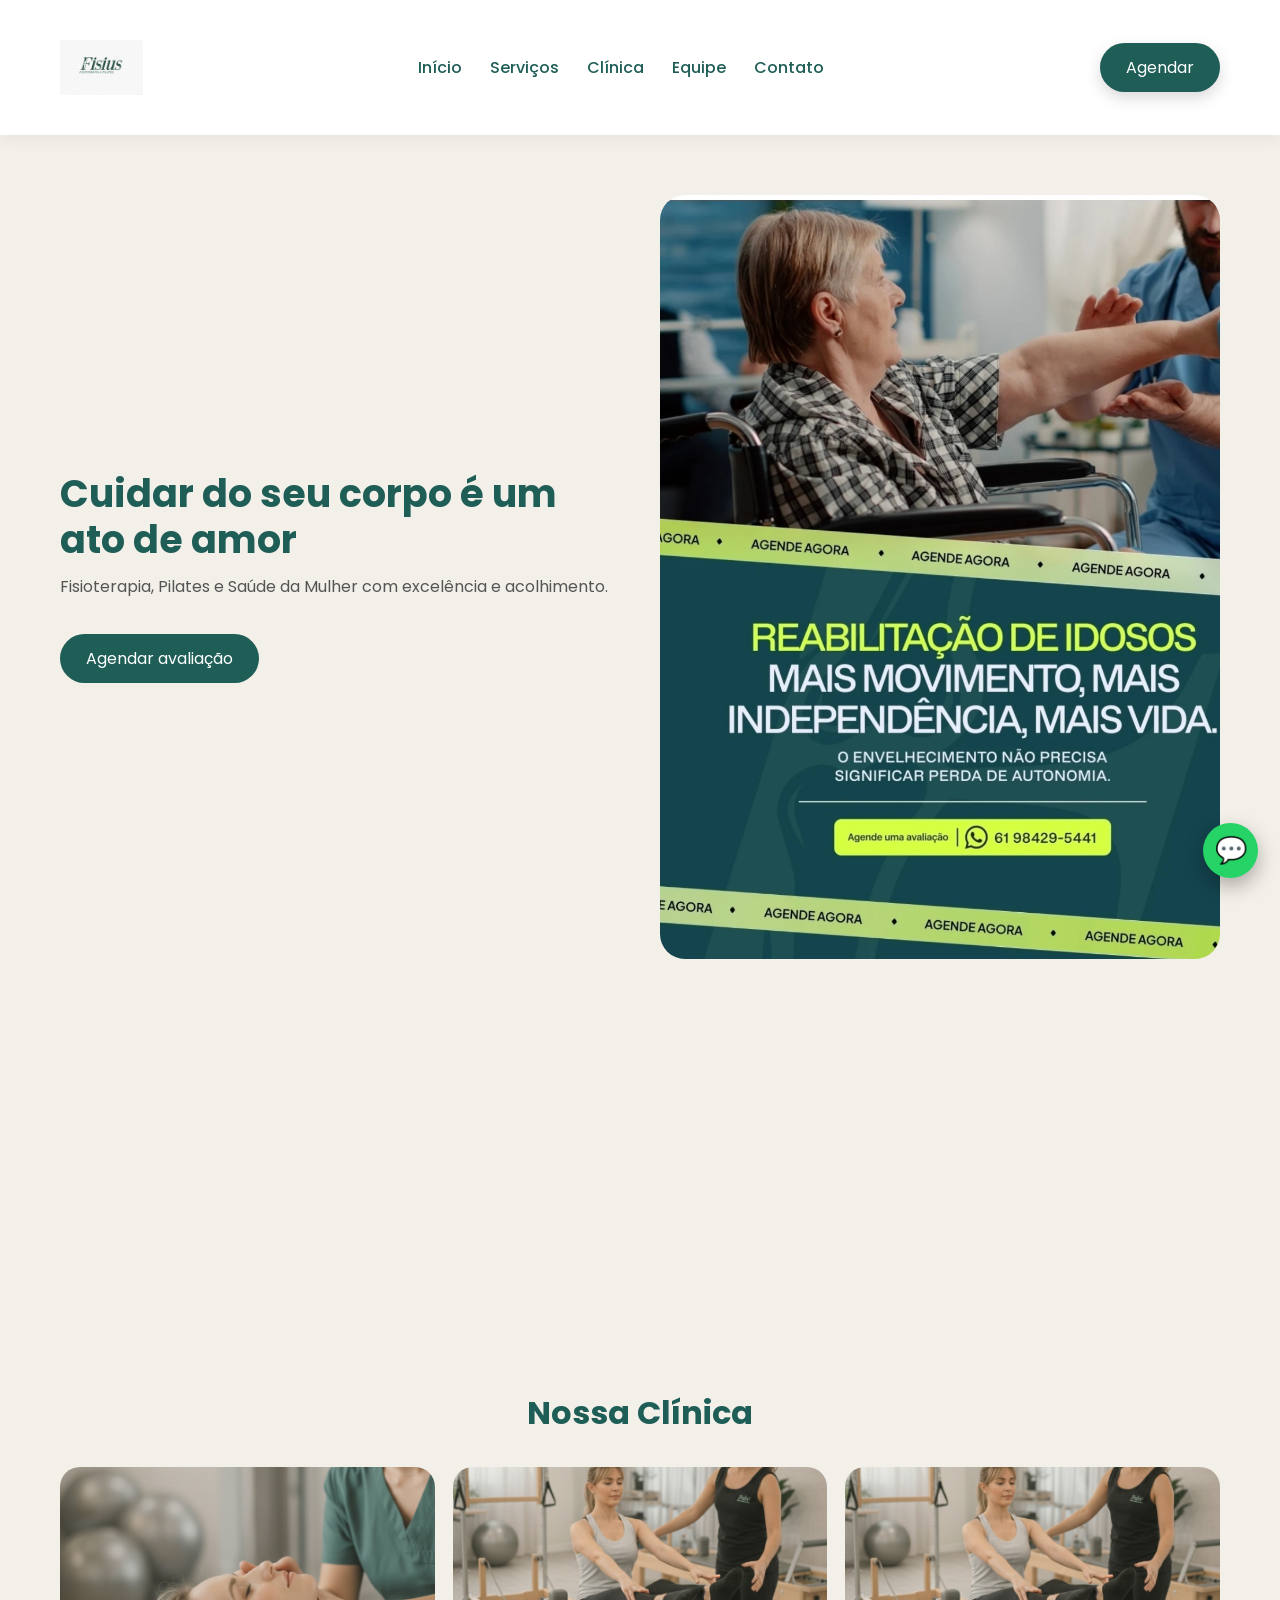
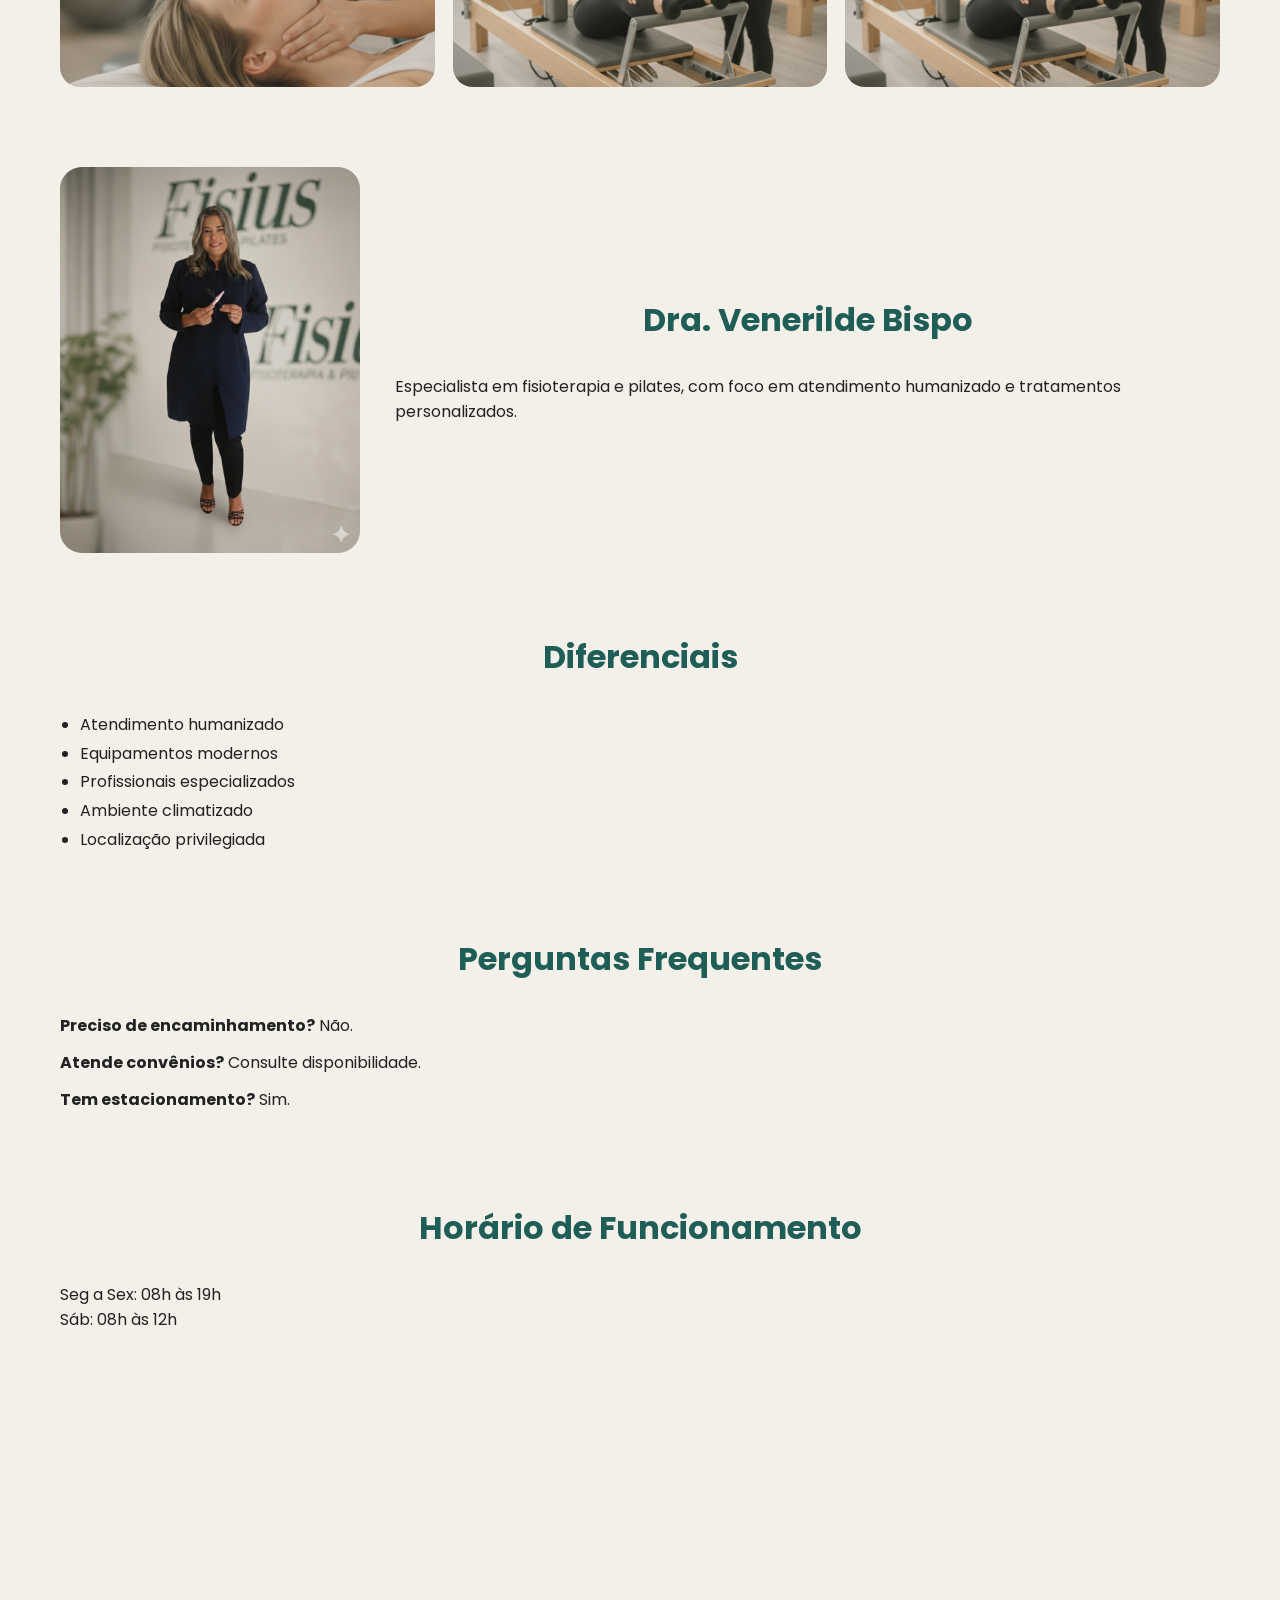
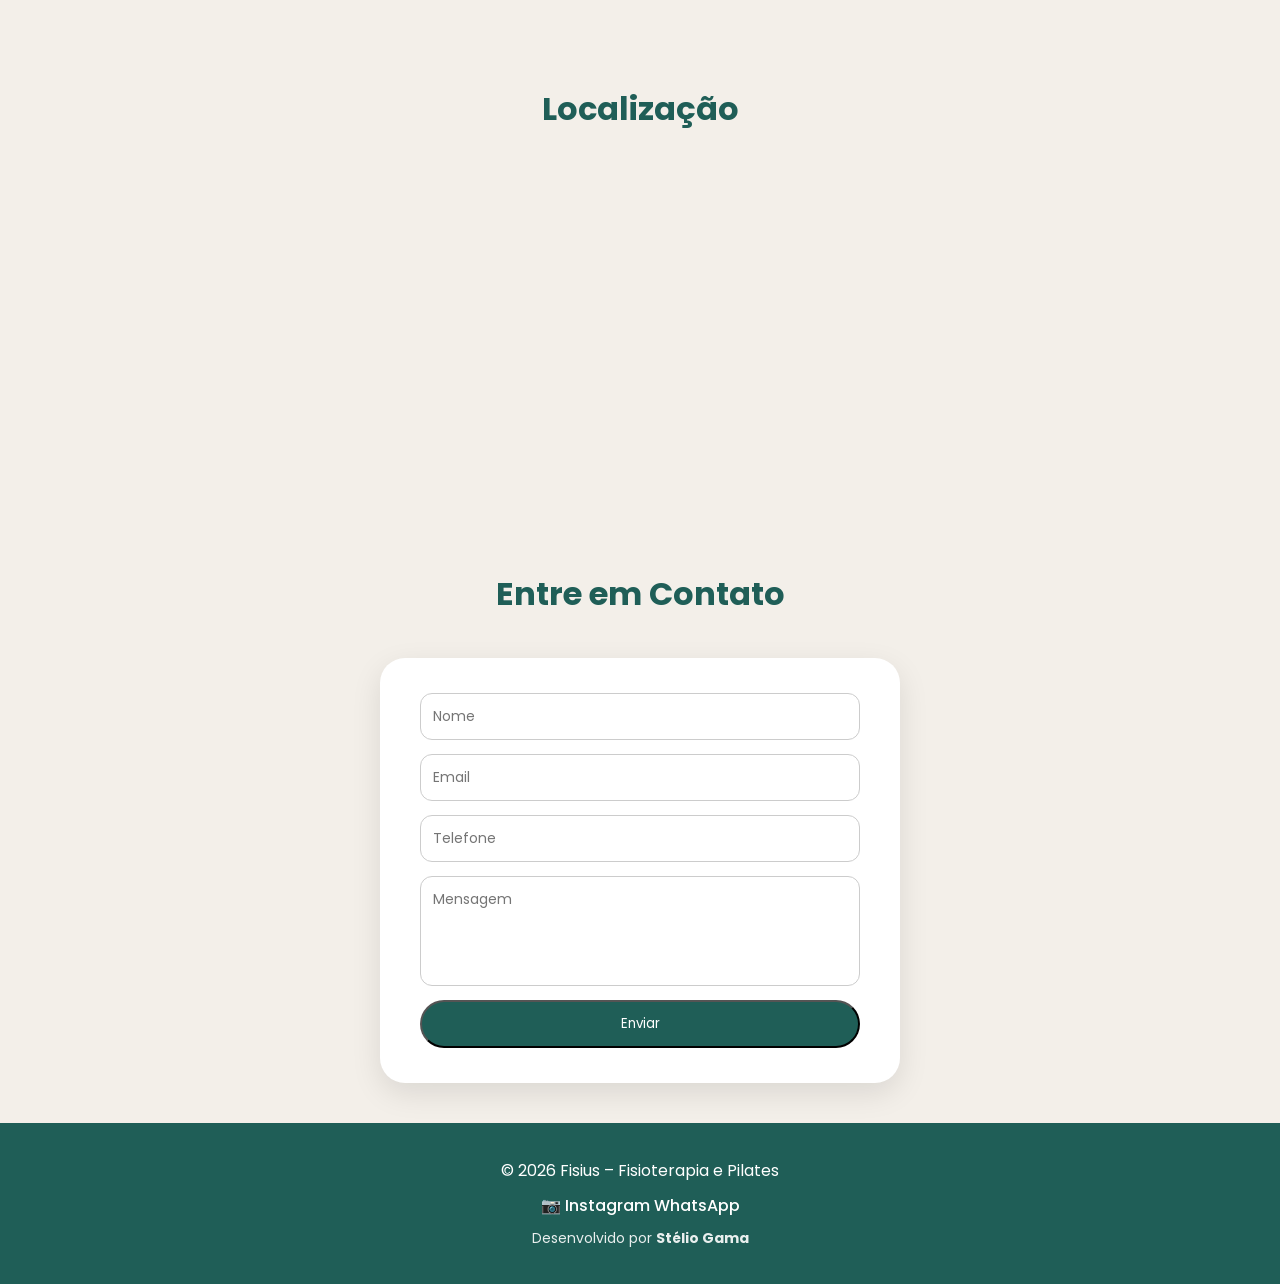
==== index.html @ 7131a463 "primeiro commit fisius" ====
<!DOCTYPE html>
<html lang="pt-BR">
<head>
<meta charset="UTF-8">
<meta name="viewport" content="width=device-width, initial-scale=1.0">
<title>Fisius | Fisioterapia e Pilates</title>
<link rel="stylesheet" href="style.css">
<link href="https://fonts.googleapis.com/css2?family=Poppins:wght@300;400;600;700&display=swap" rel="stylesheet">
</head>
<body>

<header>
  <div class="nav container">
    <img src="img/logo-fisius.png" class="logo">
    <nav>
      <a href="#inicio">Início</a>
      <a href="#servicos">Serviços</a>
      <a href="#clinica">Clínica</a>
      <a href="#equipe">Equipe</a>
      <a href="#contato">Contato</a>
    </nav>
    <div class="menu-toggle" id="menu-toggle">☰</div>
    <a href="#contato" class="btn btn-topo">Agendar</a>
  </div>
</header>

<section class="hero container" id="inicio">
  <div class="hero-text">
    <h1>Cuidar do seu corpo é um ato de amor</h1>
    <p>Fisioterapia, Pilates e Saúde da Mulher com excelência e acolhimento.</p>
    <a href="#contato" class="btn btn-hero">Agendar avaliação</a>
  </div>
  <img src="img/hero-clinica.jpg" class="hero-img">
</section>

<section id="servicos" class="container reveal">
<h2>Nossos Serviços</h2>
<div class="cards">
<div class="card">Fisioterapia Ortopédica</div>
<div class="card">Pilates Terapêutico</div>
<div class="card">Saúde da Mulher</div>
<div class="card">Estética Facial e Corporal</div>
<div class="card">Acupuntura</div>
<div class="card">DTM</div>
</div>
</section>

<section id="clinica" class="container">
<h2>Nossa Clínica</h2>
<div class="galeria">
<img src="img/clinica-1.png">
<img src="img/clinica-2.png">
<img src="img/clinica-3.png">
</div>
</section>

<section id="equipe" class="container equipe">
<img src="img/equipe.png">
<div>
<h2>Dra. Venerilde Bispo</h2>
<p>Especialista em fisioterapia e pilates, com foco em atendimento humanizado e tratamentos personalizados.</p>
</div>
</section>

<section class="container">
<h2>Diferenciais</h2>
<ul class="diferenciais">
<li>Atendimento humanizado</li>
<li>Equipamentos modernos</li>
<li>Profissionais especializados</li>
<li>Ambiente climatizado</li>
<li>Localização privilegiada</li>
</ul>
</section>

<section class="container">
<h2>Perguntas Frequentes</h2>
<div class="faq">
<p><strong>Preciso de encaminhamento?</strong> Não.</p>
<p><strong>Atende convênios?</strong> Consulte disponibilidade.</p>
<p><strong>Tem estacionamento?</strong> Sim.</p>
</div>
</section>

<section class="container">
<h2>Horário de Funcionamento</h2>
<p>Seg a Sex: 08h às 19h<br>Sáb: 08h às 12h</p>
</section>
<section id="avaliacoes" class="container reveal">
  <h2>Avaliações dos Pacientes</h2>

  <div class="carousel">
    <div class="slide active">⭐⭐⭐⭐⭐ Atendimento excelente!</div>
    <div class="slide">⭐⭐⭐⭐⭐ Ambiente maravilhoso.</div>
    <div class="slide">⭐⭐⭐⭐⭐ Profissionais incríveis!</div>
  </div>
</section>


<section class="container mapa">
<h2>Localização</h2>
<iframe src="https://www.google.com/maps?q=cruzeiro+velho+df&output=embed"></iframe>
</section>

<section id="contato" class="container contato">
<h2>Entre em Contato</h2>
<div class="contato-box">
<form action="https://formsubmit.co/seuemail@dominio.com" method="POST">
<input type="hidden" name="_captcha" value="false">
<input type="hidden" name="_subject" value="Contato pelo site Fisius">

<input type="text" name="nome" placeholder="Nome" required>
<input type="email" name="email" placeholder="Email" required>
<input type="tel" name="telefone" placeholder="Telefone" required>
<textarea name="mensagem" placeholder="Mensagem" required></textarea>
<button class="btn">Enviar</button>
</form>
</div>
</section>

<footer>
<p>© 2026 Fisius – Fisioterapia e Pilates</p>
<div class="footer-social">
<a href="https://instagram.com/fisius" target="_blank" class="insta">📷 Instagram</a>
<a href="https://wa.me/5561984295441" target="_blank">WhatsApp</a>
</div>
<p class="dev">Desenvolvido por <strong>Stélio Gama</strong></p>
</footer>

<a href="https://wa.me/5561984295441" class="whatsapp">💬</a>

<script src="script.js"></script>
</body>
</html>
---- style.css ----
:root{
  --verde:#1f5e57;
  --verde-claro:#2f7f76;
  --bege:#f3efe9;
  --cinza:#666;
}

*{
  margin:0;
  padding:0;
  box-sizing:border-box;
  font-family:'Poppins',sans-serif;
}

body{
  background:var(--bege);
  color:#222;
}

a{text-decoration:none}

.container{
  max-width:1200px;
  margin:auto;
  padding:40px 20px;
}

/* HEADER */
header{
  background:#fff;
  position:sticky;
  top:0;
  z-index:10;
  box-shadow:0 4px 15px rgba(0,0,0,.05);
}

.nav{
  display:flex;
  align-items:center;
  justify-content:space-between;
}

.nav nav a{
  margin:0 12px;
  color:var(--verde);
  font-weight:500;
}

.logo{
  height:55px;
}

/* BOTÕES */
.btn{
  background:var(--verde);
  color:#fff;
  padding:12px 26px;
  border-radius:25px;
  transition:.3s;
  display:inline-block;
}

.btn:hover{
  background:var(--verde-claro);
}

.btn-hero{
  margin-top:25px;
}

.btn-topo{
  box-shadow:0 6px 15px rgba(0,0,0,.15);
}

/* HERO */
.hero{
  display:grid;
  grid-template-columns:1fr 1fr;
  gap:40px;
  align-items:center;
  padding-top:60px;
  padding-bottom:60px;
}

.hero-text h1{
  font-size:38px;
  color:var(--verde);
  line-height:1.2;
}

.hero-text p{
  margin-top:12px;
  margin-bottom:10px;
  color:#555;
}

.hero-img{
  width:100%;
  border-radius:25px;
}

/* TÍTULOS */
h2{
  text-align:center;
  color:var(--verde);
  margin-bottom:30px;
  font-size:32px;
}

/* SERVIÇOS */
.cards{
  display:grid;
  grid-template-columns:repeat(auto-fit,minmax(220px,1fr));
  gap:22px;
}

.card{
  background:#fff;
  padding:25px;
  border-radius:22px;
  box-shadow:0 6px 18px rgba(0,0,0,.08);
  transition:.3s;
}

.card:hover{
  transform:translateY(-6px);
}

/* GALERIA */
.galeria{
  display:grid;
  grid-template-columns:repeat(auto-fit,minmax(240px,1fr));
  gap:18px;
}

.galeria img{
  width:100%;
  height:220px;
  object-fit:cover;
  border-radius:20px;
}

/* EQUIPE */
.equipe{
  display:flex;
  gap:35px;
  align-items:center;
}

.equipe img{
  width:300px;
  border-radius:22px;
}

/* DIFERENCIAIS */
.diferenciais{
  list-style:disc;
  padding-left:20px;
  line-height:1.8;
}

/* FAQ */
.faq p{
  margin:12px 0;
}

/* MAPA */
.mapa iframe{
  width:100%;
  height:320px;
  border-radius:20px;
  border:0;
}

/* CONTATO */
.contato{
  text-align:center;
}

.contato-box{
  max-width:520px;
  margin:40px auto 0 auto;
  background:#fff;
  padding:35px 40px;
  border-radius:25px;
  box-shadow:0 10px 30px rgba(0,0,0,.1);
}

.contato-box form{
  display:grid;
  gap:14px;
}

input, textarea{
  padding:12px;
  border-radius:12px;
  border:1px solid #ccc;
  font-size:14px;
}

textarea{
  resize:none;
  height:110px;
}

/* FOOTER */
footer{
  background:var(--verde);
  color:#fff;
  text-align:center;
  padding:35px 20px;
}

.footer-social{
  margin-top:10px;
}

.footer-social a{
  color:#fff;
  font-weight:500;
}

.dev{
  margin-top:10px;
  font-size:14px;
  opacity:.9;
}

/* WHATSAPP */
.whatsapp{
  position:fixed;
  right:22px;
  bottom:22px;
  background:#25d366;
  color:#fff;
  width:55px;
  height:55px;
  display:flex;
  align-items:center;
  justify-content:center;
  border-radius:50%;
  font-size:26px;
  box-shadow:0 8px 20px rgba(0,0,0,.3);
  z-index:999;
}

/* RESPONSIVO */
@media(max-width:900px){

  .hero{
    grid-template-columns:1fr;
    text-align:center;
  }

  .hero-text h1{
    font-size:32px;
  }

  .equipe{
    flex-direction:column;
    text-align:center;
  }

  .nav nav{
    display:none;
  }

}
.reveal{
  opacity:0;
  transform:translateY(40px);
  transition:all .8s ease;
}

.reveal.active{
  opacity:1;
  transform:translateY(0);
}
.menu-toggle{
  display:none;
  font-size:28px;
  cursor:pointer;
  color:var(--verde);
}

@media(max-width:900px){
  .nav nav{
    position:absolute;
    top:70px;
    left:0;
    background:#fff;
    width:100%;
    flex-direction:column;
    text-align:center;
    display:none;
    box-shadow:0 10px 20px rgba(0,0,0,.1);
  }

  .nav nav a{
    padding:15px;
    display:block;
  }

  .nav nav.active{
    display:flex;
  }

  .menu-toggle{
    display:block;
  }
}
.carousel{
  max-width:500px;
  margin:30px auto;
  text-align:center;
  background:#fff;
  padding:30px;
  border-radius:20px;
  box-shadow:0 8px 20px rgba(0,0,0,.1);
}

.slide{display:none;font-size:16px}
.slide.active{display:block}
.insta{
  display:inline-flex;
  align-items:center;
  gap:6px;
}
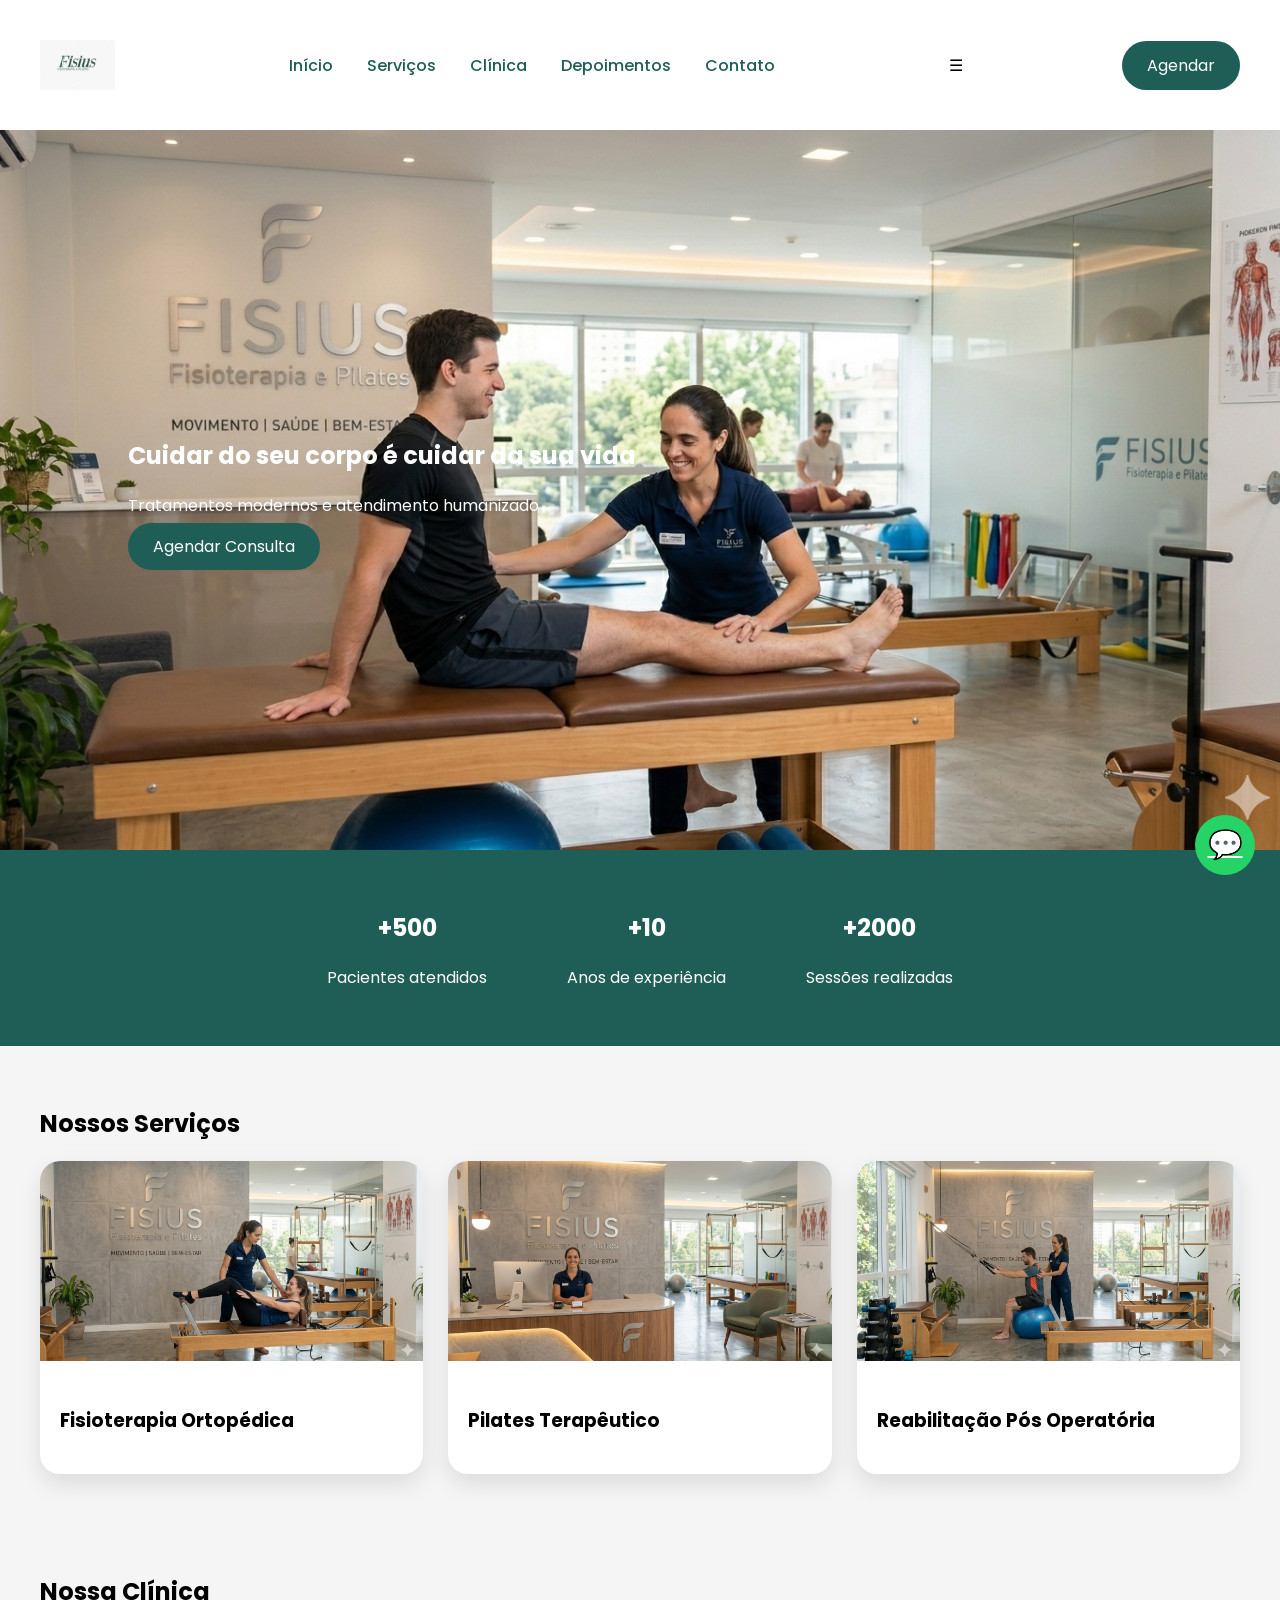
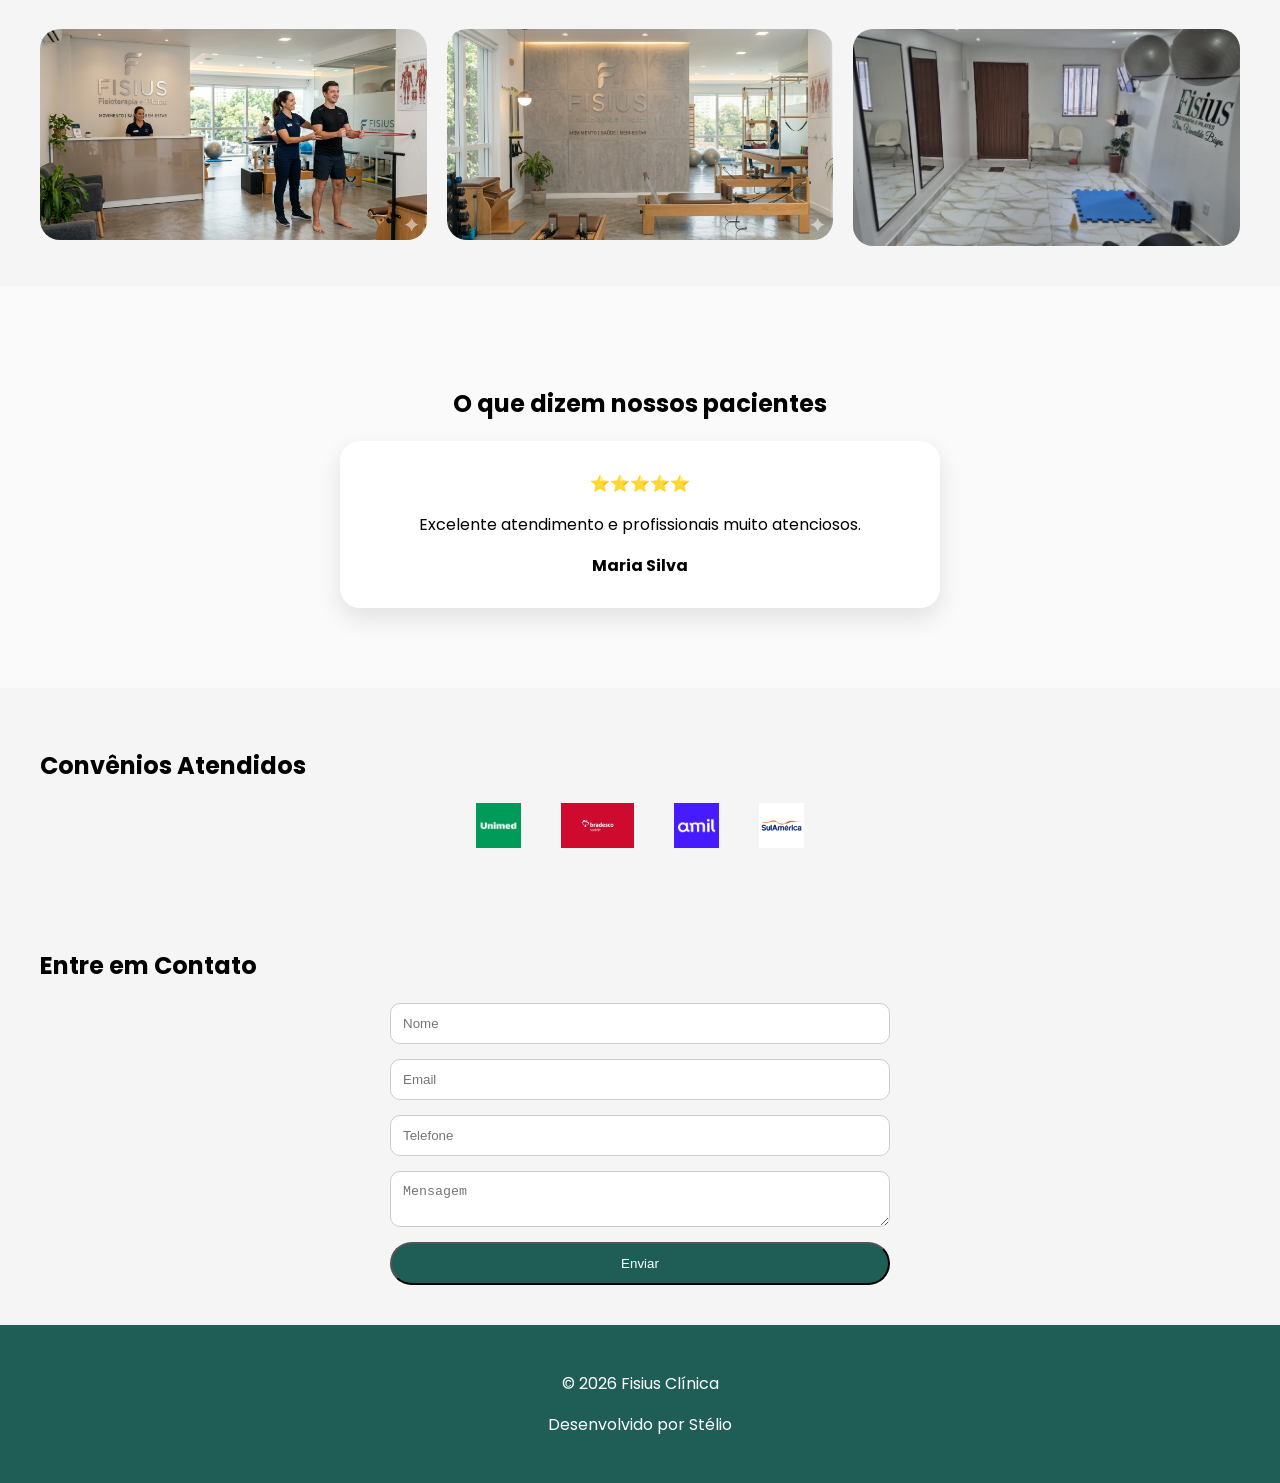
==== commit 91fde080: "Atualização do site Fisius" ====
--- a/index.html
+++ b/index.html
@@ -1,134 +1,206 @@
 <!DOCTYPE html>
 <html lang="pt-BR">
+
 <head>
+
 <meta charset="UTF-8">
 <meta name="viewport" content="width=device-width, initial-scale=1.0">
-<title>Fisius | Fisioterapia e Pilates</title>
-<link rel="stylesheet" href="style.css">
+
+<title>Fisius | Clínica de Fisioterapia</title>
+
+<link rel="stylesheet" href="assets/css/style.css">
+
 <link href="https://fonts.googleapis.com/css2?family=Poppins:wght@300;400;600;700&display=swap" rel="stylesheet">
+
 </head>
+
 <body>
 
 <header>
-  <div class="nav container">
-    <img src="img/logo-fisius.png" class="logo">
-    <nav>
-      <a href="#inicio">Início</a>
-      <a href="#servicos">Serviços</a>
-      <a href="#clinica">Clínica</a>
-      <a href="#equipe">Equipe</a>
-      <a href="#contato">Contato</a>
-    </nav>
-    <div class="menu-toggle" id="menu-toggle">☰</div>
-    <a href="#contato" class="btn btn-topo">Agendar</a>
-  </div>
+
+<div class="container nav">
+
+<img src="assets/img/logo-fisius.png" class="logo">
+
+<nav id="menu">
+
+<a href="#inicio">Início</a>
+<a href="#servicos">Serviços</a>
+<a href="#clinica">Clínica</a>
+<a href="#depoimentos">Depoimentos</a>
+<a href="#contato">Contato</a>
+
+</nav>
+
+<div class="menu-toggle" id="menu-toggle">☰</div>
+
+<a href="#contato" class="btn">Agendar</a>
+
+</div>
+
 </header>
 
-<section class="hero container" id="inicio">
-  <div class="hero-text">
-    <h1>Cuidar do seu corpo é um ato de amor</h1>
-    <p>Fisioterapia, Pilates e Saúde da Mulher com excelência e acolhimento.</p>
-    <a href="#contato" class="btn btn-hero">Agendar avaliação</a>
-  </div>
-  <img src="img/hero-clinica.jpg" class="hero-img">
-</section>
-
-<section id="servicos" class="container reveal">
+<section class="hero-slider" id="inicio">
+
+<div class="slide active">
+<img src="assets/img/hero1.png">
+<div class="hero-text">
+<h1>Cuidar do seu corpo é cuidar da sua vida</h1>
+<p>Tratamentos modernos e atendimento humanizado</p>
+<a href="#contato" class="btn">Agendar Consulta</a>
+</div>
+</div>
+
+<div class="slide">
+<img src="assets/img/hero2.png">
+<div class="hero-text">
+<h1>Especialistas em Fisioterapia</h1>
+<p>Recupere sua qualidade de vida</p>
+</div>
+</div>
+
+<div class="slide">
+<img src="assets/img/hero3.png">
+<div class="hero-text">
+<h1>Pilates Terapêutico</h1>
+<p>Fortaleça seu corpo e sua saúde</p>
+</div>
+</div>
+
+</section>
+
+<section class="stats">
+
+<div>
+<h2>+500</h2>
+<p>Pacientes atendidos</p>
+</div>
+
+<div>
+<h2>+10</h2>
+<p>Anos de experiência</p>
+</div>
+
+<div>
+<h2>+2000</h2>
+<p>Sessões realizadas</p>
+</div>
+
+</section>
+
+<section id="servicos" class="container">
+
 <h2>Nossos Serviços</h2>
+
 <div class="cards">
-<div class="card">Fisioterapia Ortopédica</div>
-<div class="card">Pilates Terapêutico</div>
-<div class="card">Saúde da Mulher</div>
-<div class="card">Estética Facial e Corporal</div>
-<div class="card">Acupuntura</div>
-<div class="card">DTM</div>
-</div>
+
+<div class="card">
+<img src="assets/img/fisiu1.png">
+<h3>Fisioterapia Ortopédica</h3>
+</div>
+
+<div class="card">
+<img src="assets/img/fisiu2.png">
+<h3>Pilates Terapêutico</h3>
+</div>
+
+<div class="card">
+<img src="assets/img/fisiu3.png">
+<h3>Reabilitação Pós Operatória</h3>
+</div>
+
+</div>
+
 </section>
 
 <section id="clinica" class="container">
+
 <h2>Nossa Clínica</h2>
+
 <div class="galeria">
-<img src="img/clinica-1.png">
-<img src="img/clinica-2.png">
-<img src="img/clinica-3.png">
-</div>
-</section>
-
-<section id="equipe" class="container equipe">
-<img src="img/equipe.png">
-<div>
-<h2>Dra. Venerilde Bispo</h2>
-<p>Especialista em fisioterapia e pilates, com foco em atendimento humanizado e tratamentos personalizados.</p>
-</div>
-</section>
-
-<section class="container">
-<h2>Diferenciais</h2>
-<ul class="diferenciais">
-<li>Atendimento humanizado</li>
-<li>Equipamentos modernos</li>
-<li>Profissionais especializados</li>
-<li>Ambiente climatizado</li>
-<li>Localização privilegiada</li>
-</ul>
-</section>
-
-<section class="container">
-<h2>Perguntas Frequentes</h2>
-<div class="faq">
-<p><strong>Preciso de encaminhamento?</strong> Não.</p>
-<p><strong>Atende convênios?</strong> Consulte disponibilidade.</p>
-<p><strong>Tem estacionamento?</strong> Sim.</p>
-</div>
-</section>
-
-<section class="container">
-<h2>Horário de Funcionamento</h2>
-<p>Seg a Sex: 08h às 19h<br>Sáb: 08h às 12h</p>
-</section>
-<section id="avaliacoes" class="container reveal">
-  <h2>Avaliações dos Pacientes</h2>
-
-  <div class="carousel">
-    <div class="slide active">⭐⭐⭐⭐⭐ Atendimento excelente!</div>
-    <div class="slide">⭐⭐⭐⭐⭐ Ambiente maravilhoso.</div>
-    <div class="slide">⭐⭐⭐⭐⭐ Profissionais incríveis!</div>
-  </div>
-</section>
-
-
-<section class="container mapa">
-<h2>Localização</h2>
-<iframe src="https://www.google.com/maps?q=cruzeiro+velho+df&output=embed"></iframe>
+
+<img src="assets/img/clinica1.png">
+<img src="assets/img/clinica2.png">
+<img src="assets/img/clinica3.jpg">
+
+</div>
+
+</section>
+
+<section id="depoimentos" class="depoimentos">
+
+<h2>O que dizem nossos pacientes</h2>
+
+<div class="carousel">
+
+<div class="depoimento active">
+⭐⭐⭐⭐⭐
+<p>Excelente atendimento e profissionais muito atenciosos.</p>
+<strong>Maria Silva</strong>
+</div>
+
+<div class="depoimento">
+⭐⭐⭐⭐⭐
+<p>Ambiente maravilhoso e tratamento eficiente.</p>
+<strong>Carlos Souza</strong>
+</div>
+
+<div class="depoimento">
+⭐⭐⭐⭐⭐
+<p>Recomendo muito a clínica!</p>
+<strong>Ana Costa</strong>
+</div>
+
+</div>
+
+</section>
+
+<section class="container convenios">
+
+<h2>Convênios Atendidos</h2>
+
+<div class="logos">
+
+<img src="assets/img/unimed.jpg">
+<img src="assets/img/bradesco.jpg">
+<img src="assets/img/amil.png">
+<img src="assets/img/sulamerica.png">
+
+</div>
+
 </section>
 
 <section id="contato" class="container contato">
+
 <h2>Entre em Contato</h2>
-<div class="contato-box">
-<form action="https://formsubmit.co/seuemail@dominio.com" method="POST">
-<input type="hidden" name="_captcha" value="false">
-<input type="hidden" name="_subject" value="Contato pelo site Fisius">
-
-<input type="text" name="nome" placeholder="Nome" required>
-<input type="email" name="email" placeholder="Email" required>
-<input type="tel" name="telefone" placeholder="Telefone" required>
-<textarea name="mensagem" placeholder="Mensagem" required></textarea>
+
+<form>
+
+<input type="text" placeholder="Nome">
+
+<input type="email" placeholder="Email">
+
+<input type="tel" placeholder="Telefone">
+
+<textarea placeholder="Mensagem"></textarea>
+
 <button class="btn">Enviar</button>
+
 </form>
-</div>
+
 </section>
 
 <footer>
-<p>© 2026 Fisius – Fisioterapia e Pilates</p>
-<div class="footer-social">
-<a href="https://instagram.com/fisius" target="_blank" class="insta">📷 Instagram</a>
-<a href="https://wa.me/5561984295441" target="_blank">WhatsApp</a>
-</div>
-<p class="dev">Desenvolvido por <strong>Stélio Gama</strong></p>
+
+<p>© 2026 Fisius Clínica</p>
+<p>Desenvolvido por Stélio</p>
+
 </footer>
 
 <a href="https://wa.me/5561984295441" class="whatsapp">💬</a>
 
-<script src="script.js"></script>
+<script src="assets/js/script.js"></script>
+
 </body>
-</html>
+
+</html>
--- a/assets/css/style.css
+++ b/assets/css/style.css
@@ -0,0 +1,186 @@
+body{
+margin:0;
+font-family:Poppins;
+background:#f5f5f5;
+}
+
+.container{
+max-width:1200px;
+margin:auto;
+padding:40px 20px;
+}
+
+header{
+background:white;
+position:sticky;
+top:0;
+box-shadow:0 4px 15px rgba(0,0,0,.05);
+}
+
+.nav{
+display:flex;
+justify-content:space-between;
+align-items:center;
+}
+
+.logo{
+height:50px;
+}
+
+nav a{
+margin:0 15px;
+text-decoration:none;
+color:#1f5e57;
+font-weight:500;
+}
+
+.btn{
+background:#1f5e57;
+color:white;
+padding:12px 25px;
+border-radius:25px;
+text-decoration:none;
+}
+
+.hero-slider{
+position:relative;
+height:80vh;
+overflow:hidden;
+}
+
+.slide{
+position:absolute;
+width:100%;
+height:100%;
+display:none;
+}
+
+.slide.active{
+display:block;
+}
+
+.slide img{
+width:100%;
+height:100%;
+object-fit:cover;
+}
+
+.hero-text{
+position:absolute;
+top:40%;
+left:10%;
+color:white;
+}
+
+.stats{
+display:flex;
+justify-content:center;
+gap:80px;
+background:#1f5e57;
+color:white;
+padding:40px;
+text-align:center;
+}
+
+.cards{
+display:grid;
+grid-template-columns:repeat(auto-fit,minmax(250px,1fr));
+gap:25px;
+}
+
+.card{
+background:white;
+border-radius:20px;
+overflow:hidden;
+box-shadow:0 10px 25px rgba(0,0,0,.1);
+}
+
+.card img{
+width:100%;
+height:200px;
+object-fit:cover;
+}
+
+.card h3{
+padding:20px;
+}
+
+.galeria{
+display:grid;
+grid-template-columns:repeat(auto-fit,minmax(250px,1fr));
+gap:20px;
+}
+
+.galeria img{
+width:100%;
+border-radius:20px;
+}
+
+.depoimentos{
+text-align:center;
+padding:80px 20px;
+background:#fafafa;
+}
+
+.carousel{
+max-width:600px;
+margin:auto;
+}
+
+.depoimento{
+display:none;
+background:white;
+padding:30px;
+border-radius:20px;
+box-shadow:0 10px 25px rgba(0,0,0,.1);
+}
+
+.depoimento.active{
+display:block;
+}
+
+.logos{
+display:flex;
+justify-content:center;
+gap:40px;
+flex-wrap:wrap;
+}
+
+.logos img{
+height:45px;
+}
+
+.contato form{
+max-width:500px;
+margin:auto;
+display:grid;
+gap:15px;
+}
+
+input, textarea{
+padding:12px;
+border-radius:10px;
+border:1px solid #ccc;
+}
+
+footer{
+background:#1f5e57;
+color:white;
+text-align:center;
+padding:30px;
+}
+
+.whatsapp{
+position:fixed;
+bottom:25px;
+right:25px;
+background:#25D366;
+width:60px;
+height:60px;
+border-radius:50%;
+display:flex;
+align-items:center;
+justify-content:center;
+font-size:28px;
+color:white;
+}
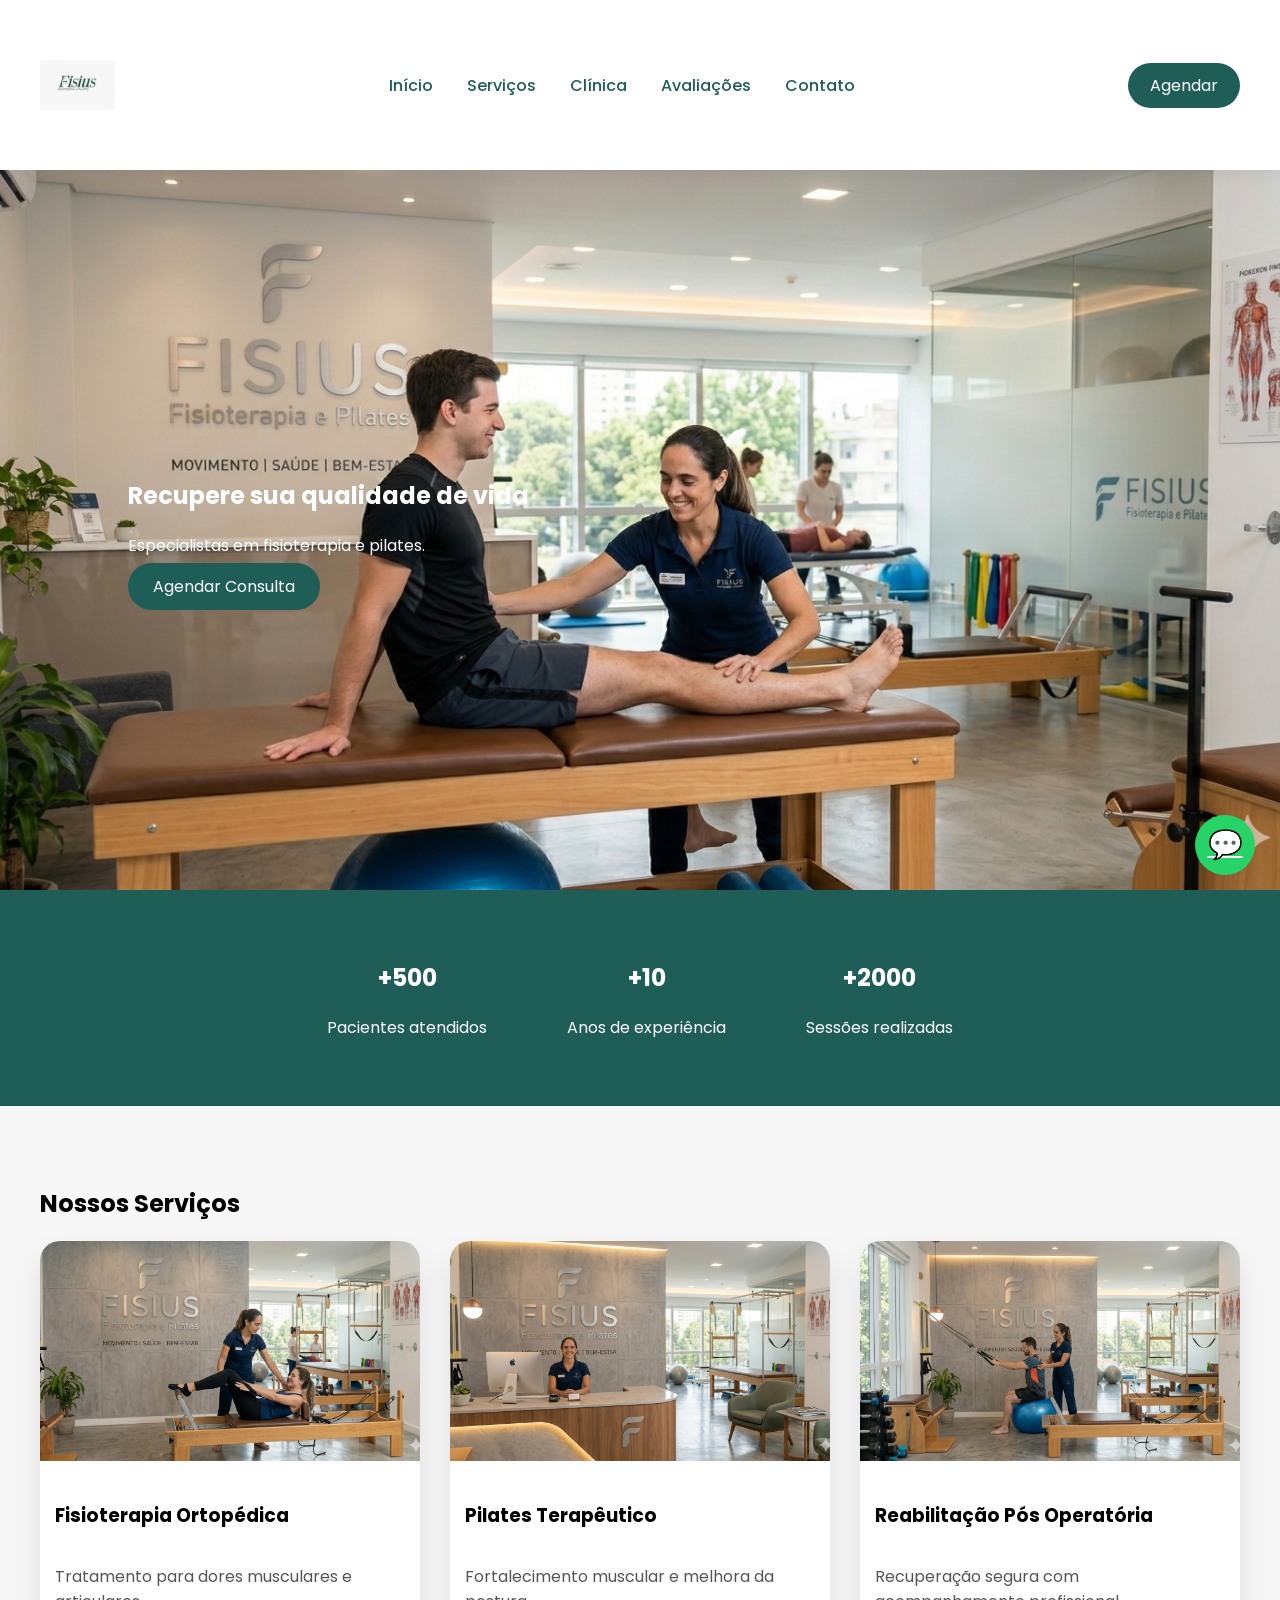
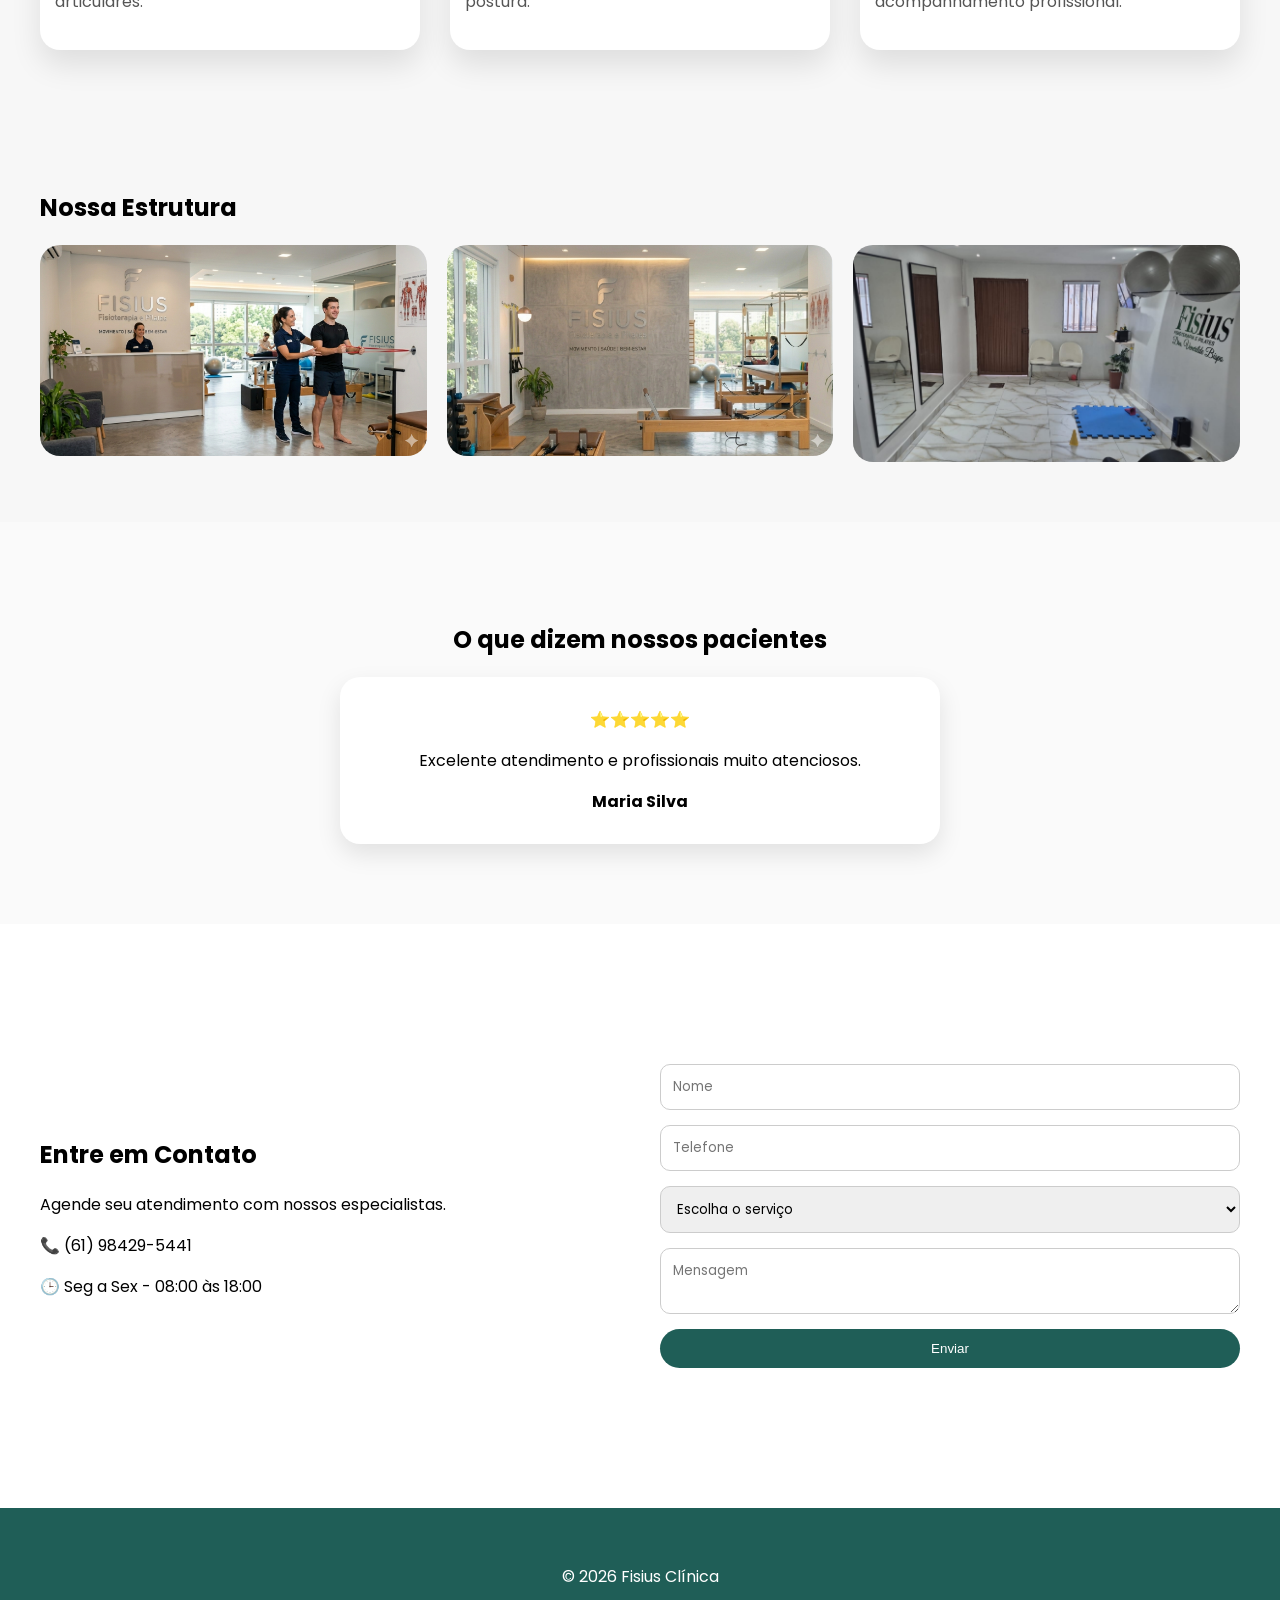
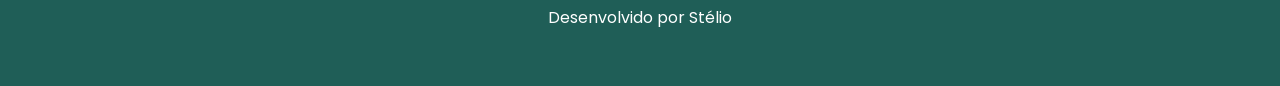
==== commit b79a7047: "atualização do site" ====
--- a/index.html
+++ b/index.html
@@ -6,7 +6,7 @@
 <meta charset="UTF-8">
 <meta name="viewport" content="width=device-width, initial-scale=1.0">
 
-<title>Fisius | Clínica de Fisioterapia</title>
+<title>Fisius | Fisioterapia e Pilates</title>
 
 <link rel="stylesheet" href="assets/css/style.css">
 
@@ -27,14 +27,14 @@
 <a href="#inicio">Início</a>
 <a href="#servicos">Serviços</a>
 <a href="#clinica">Clínica</a>
-<a href="#depoimentos">Depoimentos</a>
+<a href="#depoimentos">Avaliações</a>
 <a href="#contato">Contato</a>
 
 </nav>
 
 <div class="menu-toggle" id="menu-toggle">☰</div>
 
-<a href="#contato" class="btn">Agendar</a>
+<a href="#contato" class="btn-agendar">Agendar</a>
 
 </div>
 
@@ -43,28 +43,33 @@
 <section class="hero-slider" id="inicio">
 
 <div class="slide active">
+
 <img src="assets/img/hero1.png">
+
 <div class="hero-text">
-<h1>Cuidar do seu corpo é cuidar da sua vida</h1>
-<p>Tratamentos modernos e atendimento humanizado</p>
+
+<h1>Recupere sua qualidade de vida</h1>
+
+<p>Especialistas em fisioterapia e pilates.</p>
+
 <a href="#contato" class="btn">Agendar Consulta</a>
-</div>
+
+</div>
+
 </div>
 
 <div class="slide">
+
 <img src="assets/img/hero2.png">
+
 <div class="hero-text">
-<h1>Especialistas em Fisioterapia</h1>
-<p>Recupere sua qualidade de vida</p>
-</div>
-</div>
-
-<div class="slide">
-<img src="assets/img/hero3.png">
-<div class="hero-text">
-<h1>Pilates Terapêutico</h1>
-<p>Fortaleça seu corpo e sua saúde</p>
-</div>
+
+<h1>Tratamentos modernos</h1>
+
+<p>Equipamentos e técnicas atualizadas.</p>
+
+</div>
+
 </div>
 
 </section>
@@ -97,16 +102,19 @@
 <div class="card">
 <img src="assets/img/fisiu1.png">
 <h3>Fisioterapia Ortopédica</h3>
+<p>Tratamento para dores musculares e articulares.</p>
 </div>
 
 <div class="card">
 <img src="assets/img/fisiu2.png">
 <h3>Pilates Terapêutico</h3>
+<p>Fortalecimento muscular e melhora da postura.</p>
 </div>
 
 <div class="card">
 <img src="assets/img/fisiu3.png">
 <h3>Reabilitação Pós Operatória</h3>
+<p>Recuperação segura com acompanhamento profissional.</p>
 </div>
 
 </div>
@@ -115,7 +123,7 @@
 
 <section id="clinica" class="container">
 
-<h2>Nossa Clínica</h2>
+<h2>Nossa Estrutura</h2>
 
 <div class="galeria">
 
@@ -134,20 +142,20 @@
 <div class="carousel">
 
 <div class="depoimento active">
-⭐⭐⭐⭐⭐
+<div class="estrelas">⭐⭐⭐⭐⭐</div>
 <p>Excelente atendimento e profissionais muito atenciosos.</p>
 <strong>Maria Silva</strong>
 </div>
 
 <div class="depoimento">
-⭐⭐⭐⭐⭐
-<p>Ambiente maravilhoso e tratamento eficiente.</p>
-<strong>Carlos Souza</strong>
+<div class="estrelas">⭐⭐⭐⭐⭐</div>
+<p>Ambiente moderno e equipe qualificada.</p>
+<strong>João Pereira</strong>
 </div>
 
 <div class="depoimento">
-⭐⭐⭐⭐⭐
-<p>Recomendo muito a clínica!</p>
+<div class="estrelas">⭐⭐⭐⭐⭐</div>
+<p>Minha recuperação foi muito rápida.</p>
 <strong>Ana Costa</strong>
 </div>
 
@@ -155,38 +163,40 @@
 
 </section>
 
-<section class="container convenios">
-
-<h2>Convênios Atendidos</h2>
-
-<div class="logos">
-
-<img src="assets/img/unimed.jpg">
-<img src="assets/img/bradesco.jpg">
-<img src="assets/img/amil.png">
-<img src="assets/img/sulamerica.png">
-
-</div>
-
-</section>
-
-<section id="contato" class="container contato">
+<section id="contato" class="contato">
+
+<div class="container contato-grid">
+
+<div class="info">
 
 <h2>Entre em Contato</h2>
 
+<p>Agende seu atendimento com nossos especialistas.</p>
+
+<p>📞 (61) 98429-5441</p>
+<p>🕒 Seg a Sex - 08:00 às 18:00</p>
+
+</div>
+
 <form>
 
-<input type="text" placeholder="Nome">
-
-<input type="email" placeholder="Email">
-
-<input type="tel" placeholder="Telefone">
+<input type="text" placeholder="Nome" required>
+<input type="tel" placeholder="Telefone" required>
+
+<select>
+<option>Escolha o serviço</option>
+<option>Fisioterapia</option>
+<option>Pilates</option>
+<option>Reabilitação</option>
+</select>
 
 <textarea placeholder="Mensagem"></textarea>
 
 <button class="btn">Enviar</button>
 
 </form>
+
+</div>
 
 </section>
 
@@ -203,4 +213,4 @@
 
 </body>
 
-</html>+</html>
--- a/assets/css/style.css
+++ b/assets/css/style.css
@@ -1,13 +1,13 @@
 body{
 margin:0;
 font-family:Poppins;
-background:#f5f5f5;
+background:#f7f7f7;
 }
 
 .container{
 max-width:1200px;
 margin:auto;
-padding:40px 20px;
+padding:60px 20px;
 }
 
 header{
@@ -15,6 +15,7 @@
 position:sticky;
 top:0;
 box-shadow:0 4px 15px rgba(0,0,0,.05);
+z-index:1000;
 }
 
 .nav{
@@ -32,12 +33,26 @@
 text-decoration:none;
 color:#1f5e57;
 font-weight:500;
+transition:.3s;
+}
+
+nav a:hover{
+color:#000;
 }
 
 .btn{
 background:#1f5e57;
 color:white;
 padding:12px 25px;
+border-radius:25px;
+text-decoration:none;
+border:none;
+}
+
+.btn-agendar{
+background:#1f5e57;
+color:white;
+padding:10px 22px;
 border-radius:25px;
 text-decoration:none;
 }
@@ -70,6 +85,7 @@
 top:40%;
 left:10%;
 color:white;
+max-width:500px;
 }
 
 .stats{
@@ -78,31 +94,42 @@
 gap:80px;
 background:#1f5e57;
 color:white;
-padding:40px;
+padding:50px;
 text-align:center;
+flex-wrap:wrap;
 }
 
 .cards{
 display:grid;
-grid-template-columns:repeat(auto-fit,minmax(250px,1fr));
-gap:25px;
+grid-template-columns:repeat(auto-fit,minmax(280px,1fr));
+gap:30px;
 }
 
 .card{
 background:white;
 border-radius:20px;
 overflow:hidden;
-box-shadow:0 10px 25px rgba(0,0,0,.1);
+box-shadow:0 15px 30px rgba(0,0,0,.1);
+transition:.3s;
+}
+
+.card:hover{
+transform:translateY(-8px);
 }
 
 .card img{
 width:100%;
-height:200px;
+height:220px;
 object-fit:cover;
 }
 
 .card h3{
-padding:20px;
+padding:15px;
+}
+
+.card p{
+padding:0 15px 20px;
+color:#555;
 }
 
 .galeria{
@@ -139,35 +166,40 @@
 display:block;
 }
 
-.logos{
-display:flex;
-justify-content:center;
+.estrelas{
+color:#f6b400;
+margin-bottom:10px;
+}
+
+.contato{
+background:white;
+padding:80px 20px;
+}
+
+.contato-grid{
+display:grid;
+grid-template-columns:1fr 1fr;
 gap:40px;
-flex-wrap:wrap;
-}
-
-.logos img{
-height:45px;
-}
-
-.contato form{
-max-width:500px;
-margin:auto;
+align-items:center;
+}
+
+form{
 display:grid;
 gap:15px;
 }
 
-input, textarea{
+input,textarea,select{
 padding:12px;
 border-radius:10px;
 border:1px solid #ccc;
+font-family:Poppins;
 }
 
 footer{
 background:#1f5e57;
 color:white;
 text-align:center;
-padding:30px;
+padding:40px;
 }
 
 .whatsapp{
@@ -184,3 +216,41 @@
 font-size:28px;
 color:white;
 }
+
+.menu-toggle{
+display:none;
+font-size:28px;
+cursor:pointer;
+}
+
+@media(max-width:768px){
+
+nav{
+display:none;
+flex-direction:column;
+background:white;
+position:absolute;
+top:70px;
+left:0;
+width:100%;
+padding:20px;
+}
+
+nav.active{
+display:flex;
+}
+
+.menu-toggle{
+display:block;
+}
+
+.contato-grid{
+grid-template-columns:1fr;
+}
+
+.hero-text{
+top:30%;
+left:5%;
+}
+
+}
